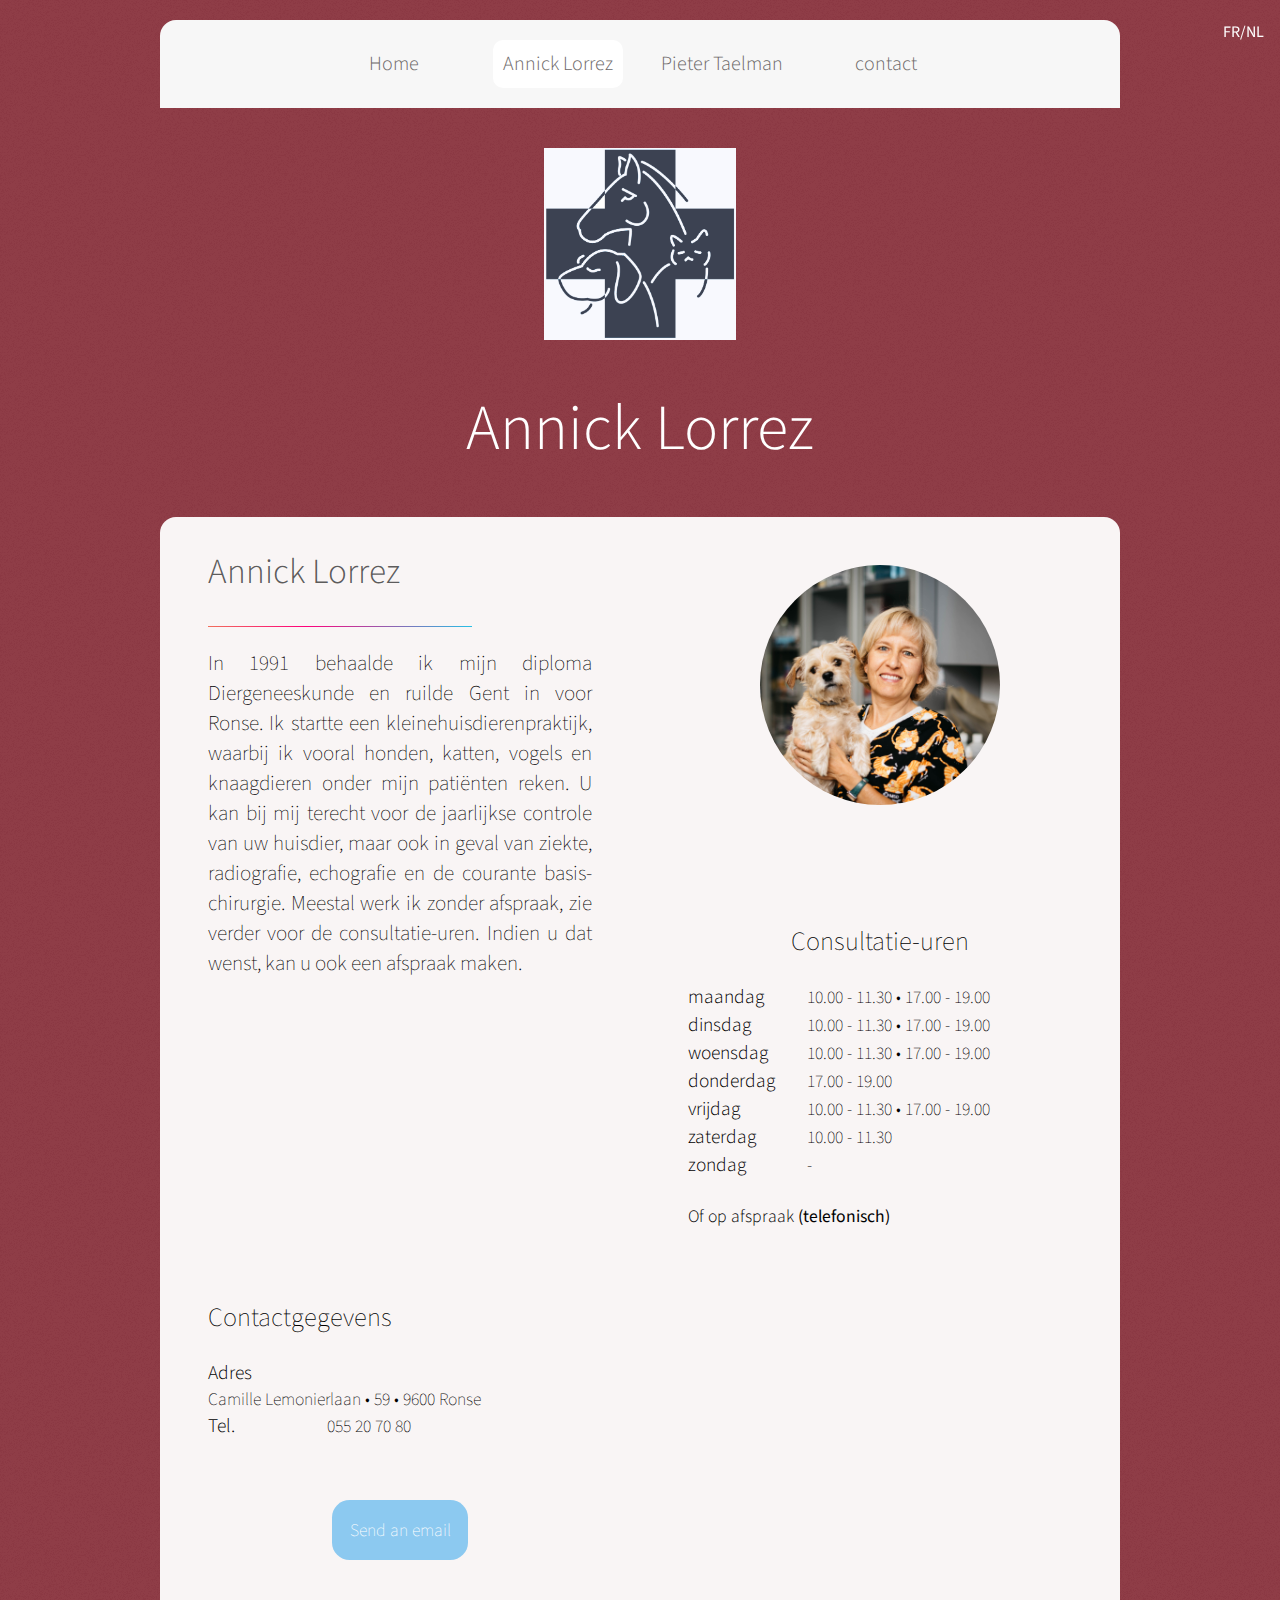
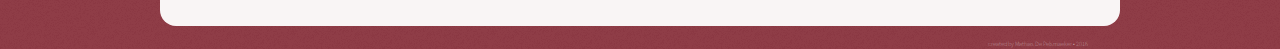
==== annick.html @ d2a7cee0 "Site-Lorrez-Taelman" ====
<html>
<head>
<meta http-equiv="content-Type" content="text/html; charset=utf-8"/>
<title>Dierenartsenpraktijk Lorrez-Taelman voor huisdieren en vee, te Ronse</title>
<meta http-equiv="content-Type" content="text/html; charset=utf-8"/>
<meta name="description" content="Dierenartsen Annick Lorrez en Pieter Taelman delen een passie voor dieren en runnen een eerste-lijnspraktijk te Ronse voor gezelschapsdieren, rundvee, kleinvee en paarden, Sedert 1992. "/>
<meta name="keywords" content="dierenarts, praktijk, ronse, renaix,veterinaire, huisdieren, annick,lorrez,pieter,taelman,camille,lemonnier,kleinvee, grootvee, vee, dieren, arts "/>
<link rel="icon" href="favicon2.ico" type="image/x-icon"/>
<link rel="shortcut icon" href="favicon2.ico" type="image/x-icon"/>
<link rel="stylesheet" type="text/css" href="css/styles3.css"/>
<link href="https://fonts.googleapis.com/css?family=Source+Sans+Pro" rel="stylesheet">
    <script src =' jquery.js'></script>
</head>
<body id="body">
    <span id='switchLang'>
    FR/NL</span>
<div id="container">
	<div id="nav">
		<ul>
			<li><a href="./index.html" >Home</a></li>
			<li><a href="./annick.html"class="active">Annick Lorrez</a></li>
			<li><a href="./pieter.html">Pieter Taelman</a></li>
			<li><a href="./contact.html">contact</a></li>
		</ul>
	</div>
	<img id="logo" src="css/Logo.jpg" />
	<div id="header">
		<h1>Annick Lorrez</h1>
		
	</div>
	<div class="wrapper">
	<div class="halfpage" id="about">
	<h2>Annick Lorrez</h2><div class="lijntje" style="margin-bottom:1em;"></div>
	<p id='aboutText'> In 1991 behaalde ik mijn diploma Diergeneeskunde en ruilde Gent in voor Ronse. Ik startte een kleinehuisdierenpraktijk, waarbij ik vooral honden, katten, vogels en knaagdieren onder mijn patiënten reken. U kan bij mij terecht voor de jaarlijkse controle van uw huisdier, maar ook in geval van ziekte, radiografie, echografie en de courante basis-chirurgie. Meestal werk ik zonder afspraak, zie verder voor de consultatie-uren. Indien u dat wenst, kan u ook een afspraak maken.</p>
	</div>
	<div class="halfpage"><img id="profile" src="css/Annick2.jpg"/></div>
		<div class="halfpage">
			<h2 id='Consult'>Consultatie-uren</h2>
			<div style="text-align:justify;">
			<dt id='ma'>maandag</dt> <dd>10.00 &hyphen; 11.30 &bull; 17.00 &hyphen; 19.00</dd> <br/>
			<dt id='di'>dinsdag</dt>  <dd>10.00 &hyphen; 11.30 &bull; 17.00 &hyphen; 19.00</dd> <br/>
			<dt id='wo'>woensdag</dt> <dd>10.00 &hyphen; 11.30 &bull; 17.00 &hyphen; 19.00</dd> <br/>
			<dt id='do'>donderdag</dt> <dd>17.00 &hyphen; 19.00</dd> <br/>
			<dt id='vr'>vrijdag</dt> <dd>10.00 &hyphen; 11.30 &bull; 17.00 &hyphen; 19.00</dd> <br/>
			<dt id='za'>zaterdag</dt> <dd>10.00 &hyphen; 11.30</dd> <br/>
			<dt id='zo'>zondag</dt> <dd>&hyphen;</dd> <br/><br/>
							<dd style="font-weight:300" id='TelAfsp'>Of op afspraak <b>(telefonisch)</b></dd></div>
							
							
		</div>
		<div class="halfpage" style="text-align:left;">
			<h2 id='contactGegevens'>Contactgegevens</h2>
			<dt id='adres'>Adres</dt>
			<dd id='straat'> Camille Lemonierlaan &bull; 59 &bull; 9600 Ronse</dd><br/>
			<dt>Tel.</dt> <dd>055 20 70 80</dd> <br/><br/>
			<div class="button"><a href="mailto:annick.lorrez@skynet.be">Send an email</a></div>
		</div>
		<div class="clear"></div>
	</div>
</div>
<div class="footer">created by Mathias De Pelsmaeker &bull; 2016</div>
</body>
    <script>
    var aboutAnick='Depuis 1991 je suis vétérinaire diplômée. D’origine née à Gand, j’ai déménagé à Renaix où j’ai commencé une pratique pour les animaux de compagnie en 1992. Je m’occupe du contrôle annuel de votre animal, mais vous pouvez me contacter aussi en cas de maladie, pour les examens radiographiques et pour la chirurgie de base. La plupart du temps je suis disponible pendant mes heures de consultation; mais si vous la désirez, je peux vous recevoir sur rendez-vous. ';
        var Ma = 'Lundi';
        var Di = 'Mardi';
        var Wo = 'Mercredi';
        var Do = 'Jeudi';
        var Vr = 'Vendredi';
        var Za = 'Samedi';
        var Zo = 'Dimanche';
        var telAfsp = 'Ou sur rendez-vous : 055/20 70 80';
        var consult = 'Heures de consultation ';
        var contactGeg = 'Détails de contact ';
        var adres = 'Adresse';
        var straat = 'Bvd Camille Lemonnier  &bull; 59 &bull; 9600 Renaix';
        
        $('#switchLang').on('click',switchLang);
        function switchLang(){
            var Temp = $('#aboutText').html();
            var TempMa = $('#ma').html();
            var TempDi = $('#di').html();
            var TempWo = $('#wo').html();
            var TempDo = $('#do').html();
            var TempVr = $('#vr').html();
            var TempZa = $('#za').html();
            var TempZo = $('#zo').html();
            var TempTelAfsp = $('#TelAfsp').html();
            var consultTemp = $('#Consult').html();
            var contactGegTemp = $('#contactGegevens').html();
            var adresTemp = $('#adres').html();
            var straatTemp = $('#straat').html();
            $('#aboutText').html(aboutAnick);
            $('#ma').html(Ma);
            $('#di').html(Di);
            $('#wo').html(Wo);
            $('#do').html(Do);
            $('#vr').html(Vr);
            $('#za').html(Za);
            $('#zo').html(Zo);
            $('#TelAfsp').html(telAfsp);
            $('#Consult').html(consult);
            $('#contactGegevens').html(contactGeg);
            $('#adres').html(adres);
            $('#straat').html(straat);
            aboutAnick=Temp;
            Ma=TempMa;
            Di=TempDi;
            Wo=TempWo;
            Do=TempDo;
            Vr=TempVr;
            Za=TempZa;
            Zo=TempZo;
            telAfsp=TempTelAfsp;
            consult=consultTemp;
            contactGeg=contactGegTemp;
            straat=straatTemp;
            adres=adresTemp;
            
        }
    </script>
</html>
---- css/styles3.css ----
@import 'https://fonts.googleapis.com/css?family=Source+Sans+Pro:200,300';
html {
	font-family: 'Source Sans Pro', sans-serif;
	background-color: #8F3841;
	background-image: url("overlay.png");
}
html, body {
	margin:0;
	height: 100%;
	width: 100%;
}
@keyframes easeSpinIn {
	from{opacity:0; transform:rotate(-45deg);}
	to{opacity:1;transform:rotate(0deg);}
}
#logo{
	width:20%;
	margin-left:auto;
	margin-right:auto;
	animation-name:easeSpinIn;
	animation-duration:1s;
	animation-timing-function: cubic-in-out;
}
#header{
	font-weight:300;
	width:100%;
	text-align:center;
	font-size:200%;
	font-weight:100;
	margin-left:auto;
	margin-right:auto;
	color:white;
}
#header h1{
	font-weight:300;
	color:rgba(255, 255, 255, 1);
}
#header p{
	font-size:70%;
	color:rgba(255, 255, 255, 0.65);
	text-align:center;
}
#nav{
	width:100%;
	text-align:center;
	margin-left:auto;
	margin-right:auto;
}
#nav ul {
	width:100%;
	display:inline-block;
	font-size:125%;
	text-align:center;
	padding-left:0;
	margin:1em auto 0em auto;
	background-color:#f7f7f7;
	margin-bottom:2em;
	border-top-left-radius:0.8em;
	border-top-right-radius:0.8em;
	font-weight: 300;
	
	
}

#nav li{
	display: inline-block;
	margin-top:1em;
	width:8em;
	padding-bottom:1em;

}
#nav li a{
	padding:0.5em 0.5em 0.5em 0.5em;
	text-decoration:none;
	color:#6c6767;
	display:inline-block;

}

#nav li a:hover{
	border-radius:0.5em;
	height:auto;
	background-color: #f1f1f1;
	
}
#nav li a.active{
	border-radius:0.5em;
	background-color:#ffffff;
}

#container{
	margin-left:auto;
	margin-right:auto;
	width:75%;
	text-align:center;
	display: block;
	vertical-align: text-top;

}
.halfpage {
	font-size:110%;
	font-weight:200;
	color:white;
	text-align:center;
	margin-left:auto;
	margin-right:auto;
	display: block;
	width: 50%;
	padding-right:0em;
	padding-bottom:5%;
	float: left;
}
.halfpage h2{
	font-weight:200;
}
.halfpage p{
	text-align:justify;
	font-weight:200;
	font-size:100%;
	margin-right:5%;
	color:rgba(255, 255, 255, 0.65);
}
.halfpage dd{
	display:inline-block;
	text-align:justify;
	font-weight:200;
	font-size:100%;
	
	color:rgba(255, 255, 255, 0.65);
}
.halfpage dt{
	display:inline-block;
	text-align:justify;
	width:1em;
	font-weight:300;
	font-size:100%;
	font-size:110%;
	color:rgba(255, 255, 255, 1);
}
.halfpage dd{
	display:inline-block;
	font-weight:100;
	font-size:100%;
	
	color:rgba(255, 255, 255, 0.65);
}

@media screen and (max-width: 1120px) {

				.halfpage {
		width: 100%;
		padding-right:1%;
	}
}

.clear {
	clear: both;
}
#address {
	text-align:right;
}
.wrapper{
	display:block;
	align:center;
	text-align:center;
	margin-right:auto;
	margin-left:auto;
	width:100%;
	border-radius:1em;
	background-color:rgba(255,255,255,0.95);
}
.wrapper .halfpage{	
	color:black;
	
	
}
.wrapper .halfpage dt,.wrapper .halfpage dd,.wrapper .halfpage p,.wrapper .halfpage h2{
	padding-right:10%;
	padding-left:10%;
	margin-left:auto;
	margin-right:auto;
	color:black;
}

@media screen and (max-width: 1190px) {

				.wrapper.halfpage {
		width: 100%;
		margin-right:1%;
	}
}
#profile{
	width:50%;
	height:auto;
	border-color:black;
	padding:10% 10% 10% 10%;
	margin-left:auto;
	margin-right:auto;
	border-radius:500em;
}
#about h2{
	text-align:left;
	font-size:200%;
	font-weight:300;
	color:rgba(50,50,50,0.8);
}
#about p{
	font-size:120%;
}
.lijntje{
	width:55%;
	height:0.1%;
	margin-left:10%;
	background: rgba(199,0,0,1);
	background: -moz-linear-gradient(left, rgba(199,0,0,1) 0%, rgba(241,111,92,1) 0%, rgba(255,0,123,1) 37%, rgba(39,192,230,1) 100%);
	background: -webkit-gradient(left top, right top, color-stop(0%, rgba(199,0,0,1)), color-stop(0%, rgba(241,111,92,1)), color-stop(37%, rgba(255,0,123,1)), color-stop(100%, rgba(39,192,230,1)));
	background: -webkit-linear-gradient(left, rgba(199,0,0,1) 0%, rgba(241,111,92,1) 0%, rgba(255,0,123,1) 37%, rgba(39,192,230,1) 100%);
	background: -o-linear-gradient(left, rgba(199,0,0,1) 0%, rgba(241,111,92,1) 0%, rgba(255,0,123,1) 37%, rgba(39,192,230,1) 100%);
	background: -ms-linear-gradient(left, rgba(199,0,0,1) 0%, rgba(241,111,92,1) 0%, rgba(255,0,123,1) 37%, rgba(39,192,230,1) 100%);
	background: linear-gradient(to right, rgba(199,0,0,1) 0%, rgba(241,111,92,1) 0%, rgba(255,0,123,1) 37%, rgba(39,192,230,1) 100%);
	filter: progid:DXImageTransform.Microsoft.gradient( startColorstr='#c70000', endColorstr='#27c0e6', GradientType=1 );
}
.button {
	text-align:center;
	margin:1em auto 0 auto;
	padding:2em 2em 2em 2em;
	border-radius:1em;
}
.button a{
	border-radius:1em;
	background-color: #8cc9f0;
	width:7em;
	text-align:center;
	padding:1em 1em 1em 1em;
	height:2.2em;
	text-decoration:none;
	color:white;
}
.button :hover{
	background-color:#94d6ff;
	color:rgba(50,50,50,0.8);
}
.Contact{
	margin: 0 auto 0 auto;
	padding: 0 1em 0 1em;
	font-weight:300;
	color:rgba(50,50,50,0.8);
}
.contact h1{
	font-size:400%;
	font-weight:300;
}
.contact p{
	font-size:150%;
}
.footer{
	text-decoration:none;
	text-align:right;
	margin:2em 15% 25% 0%;
	font-size:0.4em;
	font-weight:200;
	color:rgba(255,255,255,0.50);
}
.form{
	padding: 0 1em 0 1em;
	margin:0 auto 0 auto;
}
.form h2{
	font-weight:300;
	font-size:2em;
}
input{
	display:inline-block;
	vertical-align:top;
	border-style:hidden;
	border-radius:0.1em;
	vertical-align:top;
	padding:0.2em 1em 0.2em 1em;
	font-size:150%;
	text-align:left;
	color:rgba(50,50,50,1);
	width:50%;
	height:2em;
	text-vertical-align:top;
}
textarea{
	font-family: 'Source Sans Pro', sans-serif;
	display:inline-block;
	vertical-align:top;
	border-style:hidden;
	border-radius:0.1em;
	vertical-align:top;
	padding:0.5em 1em 0.5em 1em;
	font-size:150%;
	text-align:left;
	color:rgba(50,50,50,1);
	width:50%;
	height:14em;
	resize:none;
}
input[type=submit]{
	border-style:hidden;
	margin-top:1em;
	margin-bottom:1em;
	width:8em;
	height:4em;
	text-align:center;
	border-radius:1em;
	box-shadow:none;
	background-color: #8cc9f0;
	color:white;
}
input[type=submit]:hover{
	background-color:#94d6ff;
	color:rgba(50,50,50,0.8);
	cursor:hand;
}
::-webkit-scrollbar-thumb{
	background-color:rgba(240,240,240,1);
	width:0.3em;
	border-radius:20em;
}
::-webkit-scrollbar-track{
	background-color:rgba(255,255,255,1);
}
::-webkit-scrollbar{
	width:0.5em;
	margin:1em 1em 1em 1em;
	color:blue;
}
span {
    color:white;
    position: fixed;
    margin:5px 0px 0px 1.8em;
    right:1em;
    top:1em;
    cursor: hand;
}
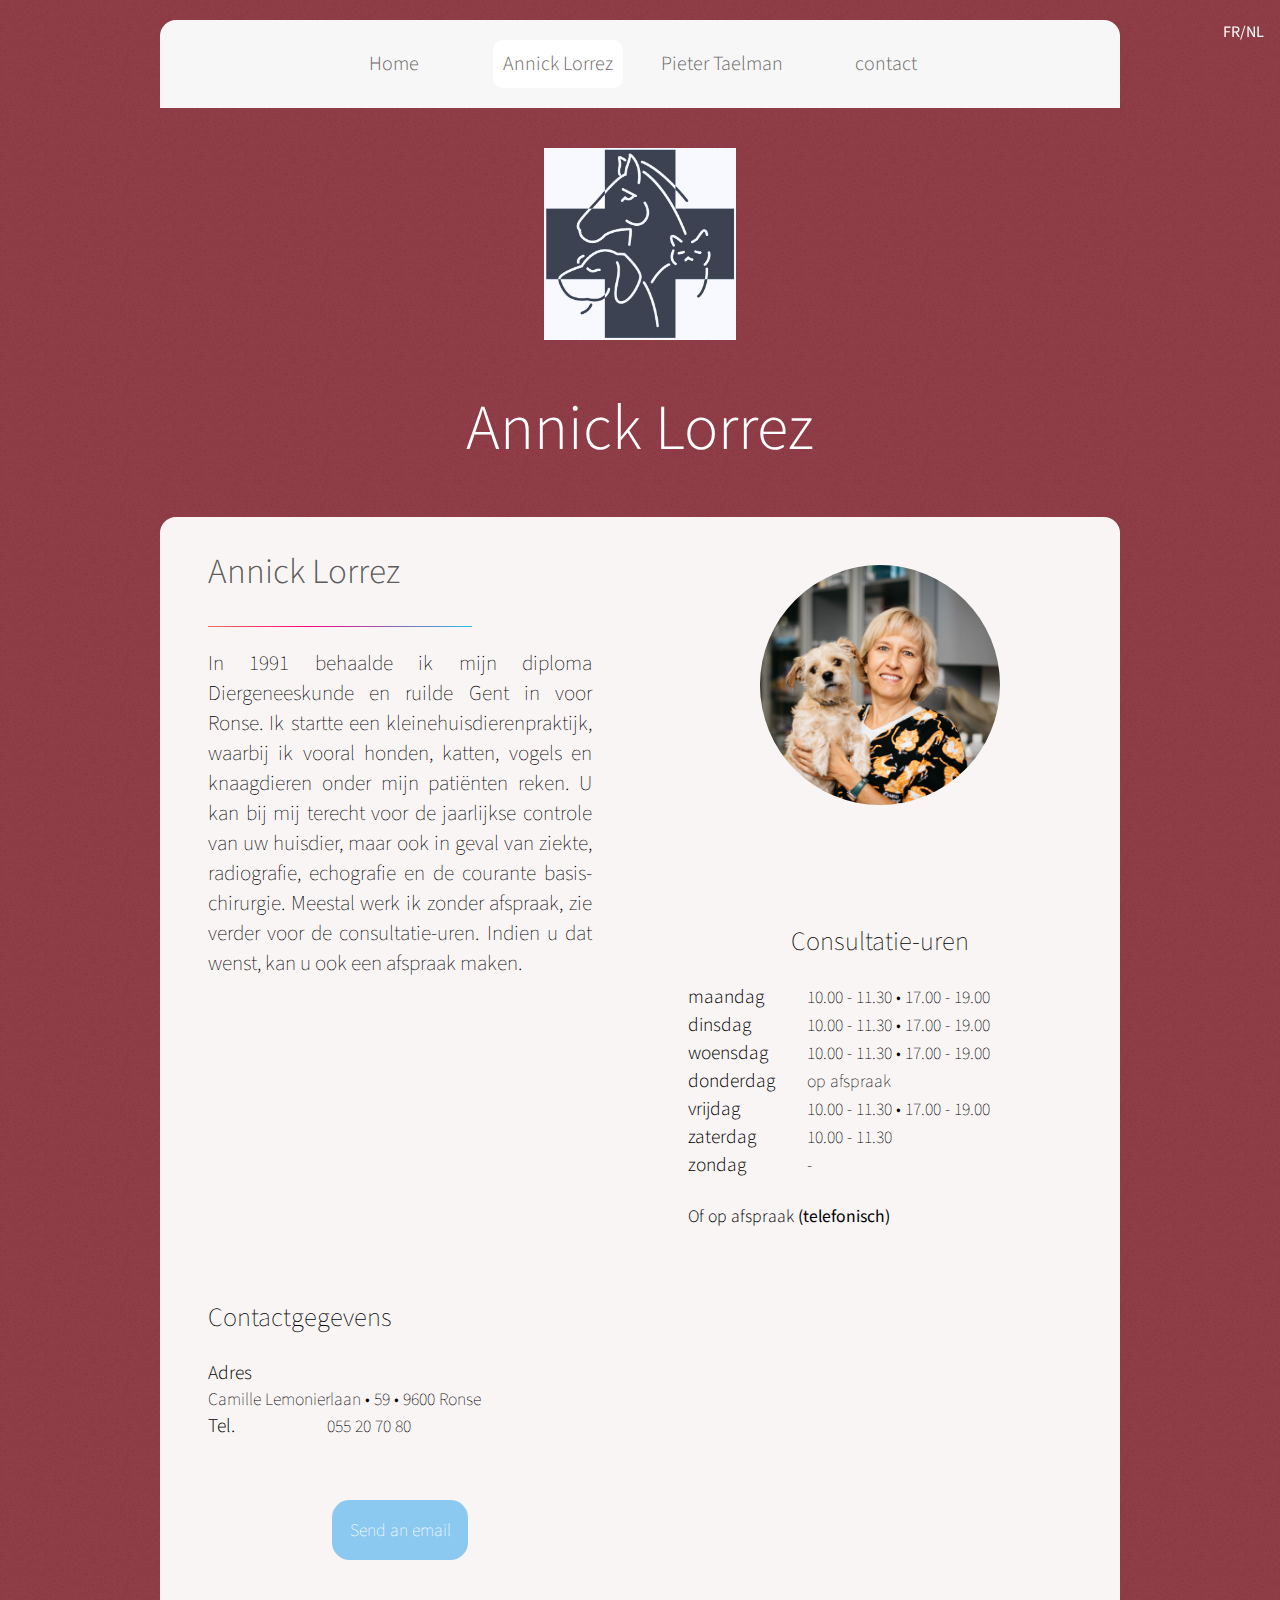
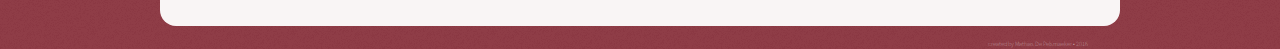
==== commit 609cfce4: "changed a line" ====
--- a/annick.html
+++ b/annick.html
@@ -40,7 +40,7 @@
 			<dt id='ma'>maandag</dt> <dd>10.00 &hyphen; 11.30 &bull; 17.00 &hyphen; 19.00</dd> <br/>
 			<dt id='di'>dinsdag</dt>  <dd>10.00 &hyphen; 11.30 &bull; 17.00 &hyphen; 19.00</dd> <br/>
 			<dt id='wo'>woensdag</dt> <dd>10.00 &hyphen; 11.30 &bull; 17.00 &hyphen; 19.00</dd> <br/>
-			<dt id='do'>donderdag</dt> <dd>17.00 &hyphen; 19.00</dd> <br/>
+			<dt id='do'>donderdag</dt> <dd id='dotext'>op afspraak</dd> <br/>
 			<dt id='vr'>vrijdag</dt> <dd>10.00 &hyphen; 11.30 &bull; 17.00 &hyphen; 19.00</dd> <br/>
 			<dt id='za'>zaterdag</dt> <dd>10.00 &hyphen; 11.30</dd> <br/>
 			<dt id='zo'>zondag</dt> <dd>&hyphen;</dd> <br/><br/>
@@ -69,6 +69,7 @@
         var Vr = 'Vendredi';
         var Za = 'Samedi';
         var Zo = 'Dimanche';
+        var doText = 'sur rendez-vous';
         var telAfsp = 'Ou sur rendez-vous : 055/20 70 80';
         var consult = 'Heures de consultation ';
         var contactGeg = 'Détails de contact ';
@@ -85,6 +86,7 @@
             var TempVr = $('#vr').html();
             var TempZa = $('#za').html();
             var TempZo = $('#zo').html();
+            var TempDoText = $('#dotext').html();
             var TempTelAfsp = $('#TelAfsp').html();
             var consultTemp = $('#Consult').html();
             var contactGegTemp = $('#contactGegevens').html();
@@ -98,6 +100,7 @@
             $('#vr').html(Vr);
             $('#za').html(Za);
             $('#zo').html(Zo);
+            $('#dotext').html(doText);
             $('#TelAfsp').html(telAfsp);
             $('#Consult').html(consult);
             $('#contactGegevens').html(contactGeg);
@@ -108,6 +111,7 @@
             Di=TempDi;
             Wo=TempWo;
             Do=TempDo;
+            doText=TempDoText;
             Vr=TempVr;
             Za=TempZa;
             Zo=TempZo;
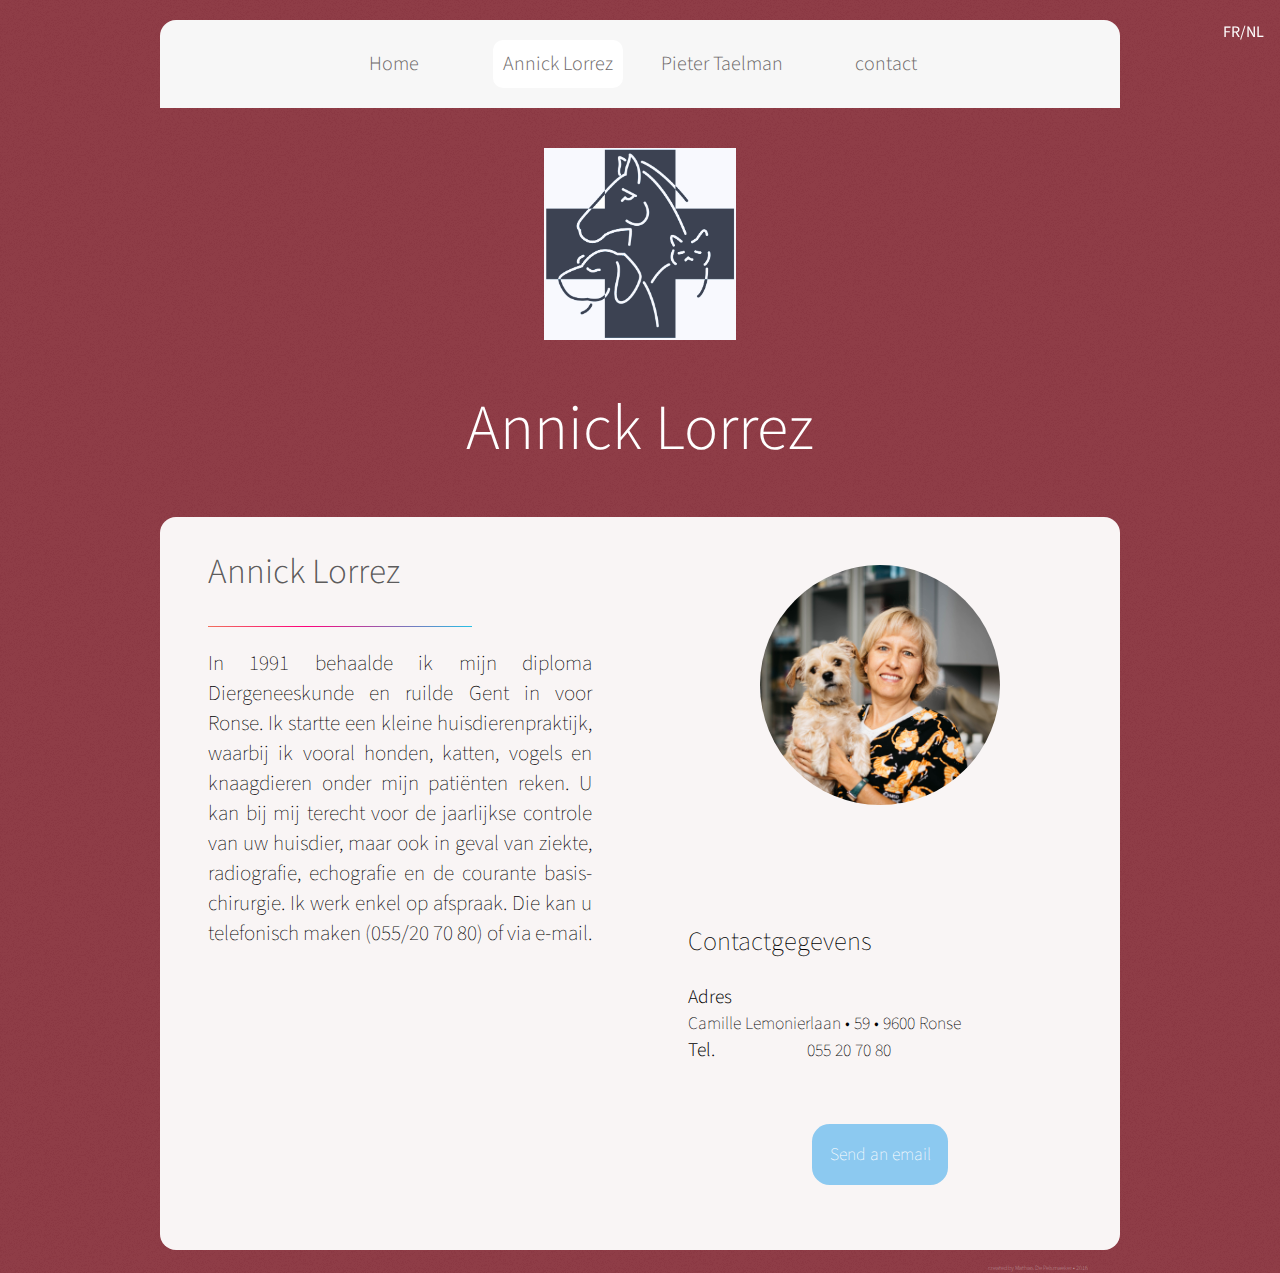
==== commit 1ba4515e: "aanpassingen tekst" ====
--- a/annick.html
+++ b/annick.html
@@ -31,11 +31,11 @@
 	<div class="wrapper">
 	<div class="halfpage" id="about">
 	<h2>Annick Lorrez</h2><div class="lijntje" style="margin-bottom:1em;"></div>
-	<p id='aboutText'> In 1991 behaalde ik mijn diploma Diergeneeskunde en ruilde Gent in voor Ronse. Ik startte een kleinehuisdierenpraktijk, waarbij ik vooral honden, katten, vogels en knaagdieren onder mijn patiënten reken. U kan bij mij terecht voor de jaarlijkse controle van uw huisdier, maar ook in geval van ziekte, radiografie, echografie en de courante basis-chirurgie. Meestal werk ik zonder afspraak, zie verder voor de consultatie-uren. Indien u dat wenst, kan u ook een afspraak maken.</p>
+	<p id='aboutText'> In 1991 behaalde ik mijn diploma Diergeneeskunde en ruilde Gent in voor Ronse. Ik startte een kleine huisdierenpraktijk, waarbij ik vooral honden, katten, vogels en knaagdieren onder mijn patiënten reken. U kan bij mij terecht voor de jaarlijkse controle van uw huisdier, maar ook in geval van ziekte, radiografie, echografie en de courante basis-chirurgie. Ik werk enkel op afspraak. Die kan u telefonisch maken (055/20 70 80) of via e-mail.</p>
 	</div>
 	<div class="halfpage"><img id="profile" src="css/Annick2.jpg"/></div>
-		<div class="halfpage">
-			<h2 id='Consult'>Consultatie-uren</h2>
+		<!--<div class="halfpage">
+        <h2 id='Consult'>Consultatie-uren</h2>
 			<div style="text-align:justify;">
 			<dt id='ma'>maandag</dt> <dd>10.00 &hyphen; 11.30 &bull; 17.00 &hyphen; 19.00</dd> <br/>
 			<dt id='di'>dinsdag</dt>  <dd>10.00 &hyphen; 11.30 &bull; 17.00 &hyphen; 19.00</dd> <br/>
@@ -44,10 +44,8 @@
 			<dt id='vr'>vrijdag</dt> <dd>10.00 &hyphen; 11.30 &bull; 17.00 &hyphen; 19.00</dd> <br/>
 			<dt id='za'>zaterdag</dt> <dd>10.00 &hyphen; 11.30</dd> <br/>
 			<dt id='zo'>zondag</dt> <dd>&hyphen;</dd> <br/><br/>
-							<dd style="font-weight:300" id='TelAfsp'>Of op afspraak <b>(telefonisch)</b></dd></div>
-							
-							
-		</div>
+			<dd style="font-weight:300" id='TelAfsp'>Of op afspraak <b>(telefonisch)</b></dd></div>
+        </div>-->
 		<div class="halfpage" style="text-align:left;">
 			<h2 id='contactGegevens'>Contactgegevens</h2>
 			<dt id='adres'>Adres</dt>
@@ -61,21 +59,20 @@
 <div class="footer">created by Mathias De Pelsmaeker &bull; 2016</div>
 </body>
     <script>
-    var aboutAnick='Depuis 1991 je suis vétérinaire diplômée. D’origine née à Gand, j’ai déménagé à Renaix où j’ai commencé une pratique pour les animaux de compagnie en 1992. Je m’occupe du contrôle annuel de votre animal, mais vous pouvez me contacter aussi en cas de maladie, pour les examens radiographiques et pour la chirurgie de base. La plupart du temps je suis disponible pendant mes heures de consultation; mais si vous la désirez, je peux vous recevoir sur rendez-vous. ';
-        var Ma = 'Lundi';
+    var aboutAnick='Depuis 1991 je suis vétérinaire diplômée. D’origine née à Gand, j’ai déménagé à Renaix où j’ai commencé une pratique pour les animaux de compagnie en 1992. Je m’occupe du contrôle annuel de votre animal, mais vous pouvez me contacter aussi en cas de maladie, pour les examens radiographiques et pour la chirurgie de base. Je travaille uniquement sur rendez-vous. Vous pouvez me contacter par téléphone (055/20 70 80) ou par e-mail.';
+        /*var Ma = 'Lundi';
         var Di = 'Mardi';
         var Wo = 'Mercredi';
         var Do = 'Jeudi';
         var Vr = 'Vendredi';
         var Za = 'Samedi';
-        var Zo = 'Dimanche';
+        var Zo = 'Dimanche';*/
         var doText = 'sur rendez-vous';
-        var telAfsp = 'Ou sur rendez-vous : 055/20 70 80';
+        var telAfsp = 'Seulement par rendez-vous : 055/20 70 80';
         var consult = 'Heures de consultation ';
         var contactGeg = 'Détails de contact ';
         var adres = 'Adresse';
         var straat = 'Bvd Camille Lemonnier  &bull; 59 &bull; 9600 Renaix';
-        
         $('#switchLang').on('click',switchLang);
         function switchLang(){
             var Temp = $('#aboutText').html();
